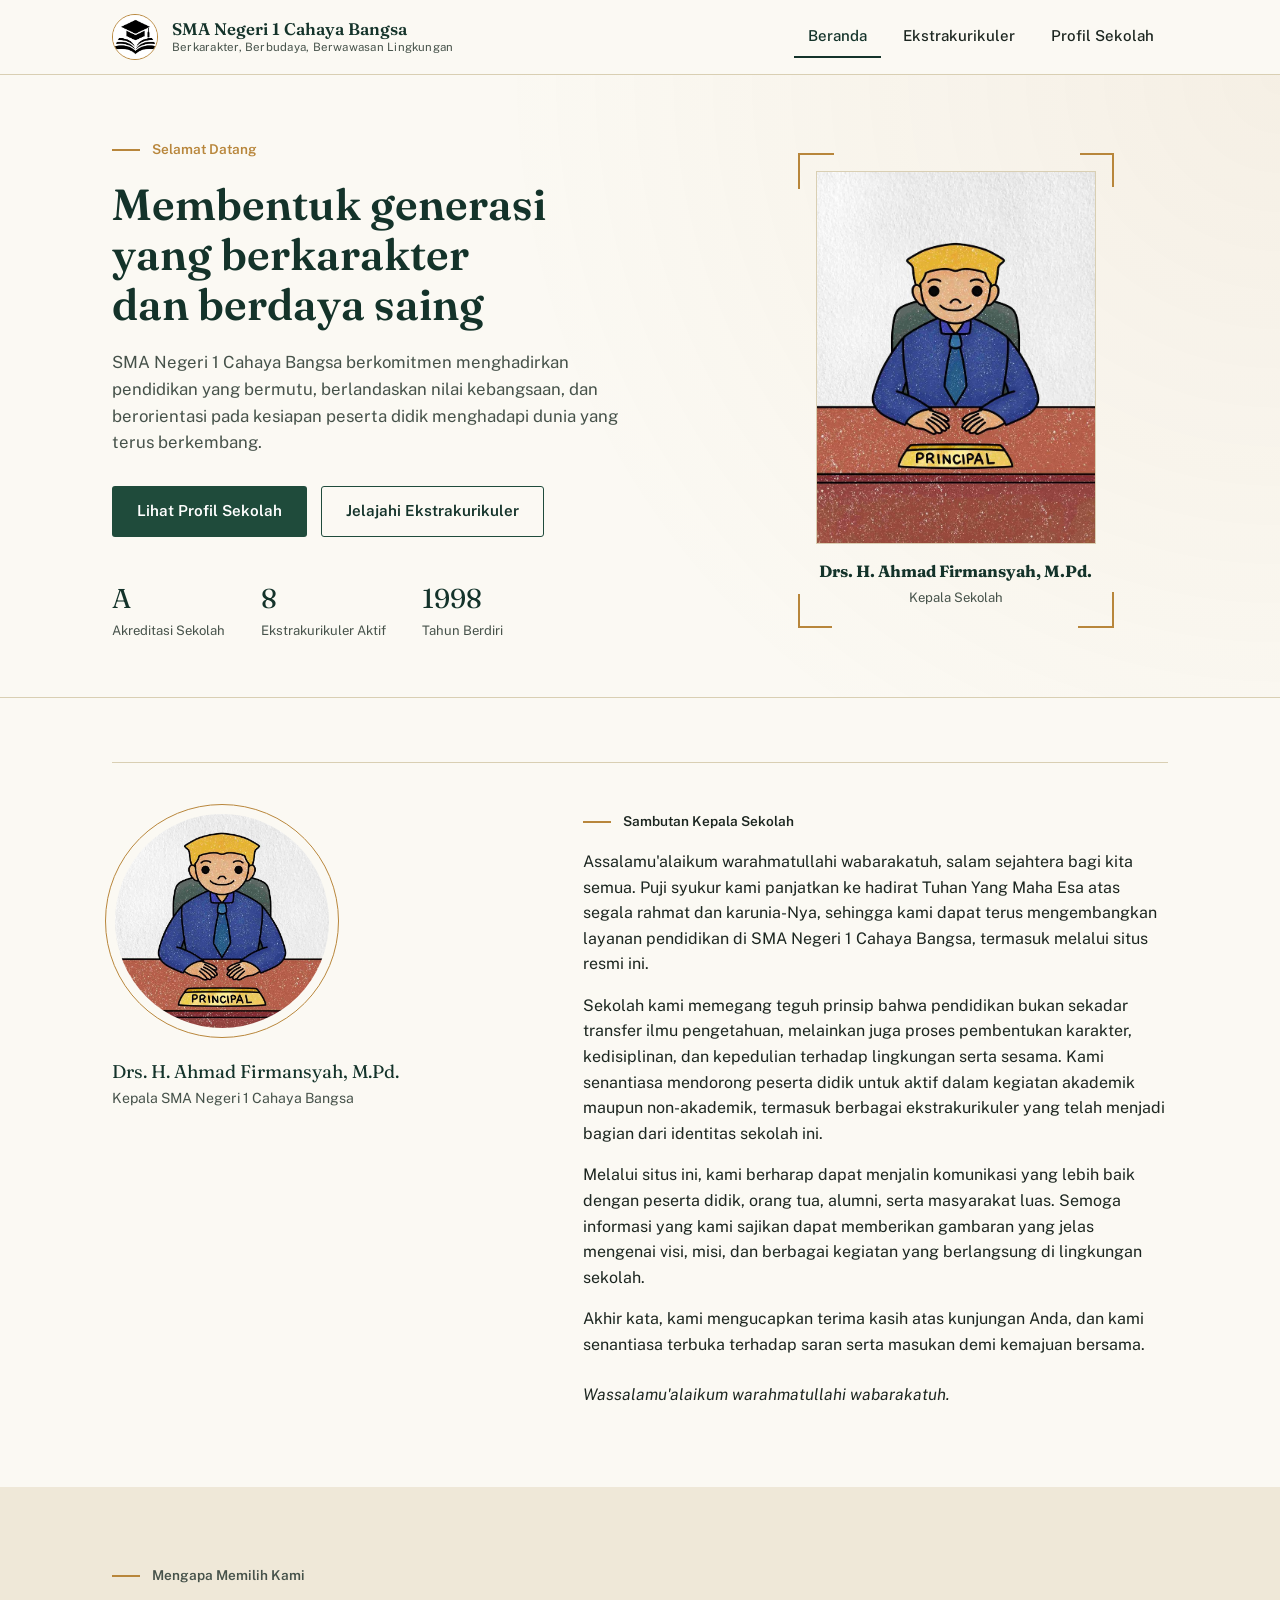
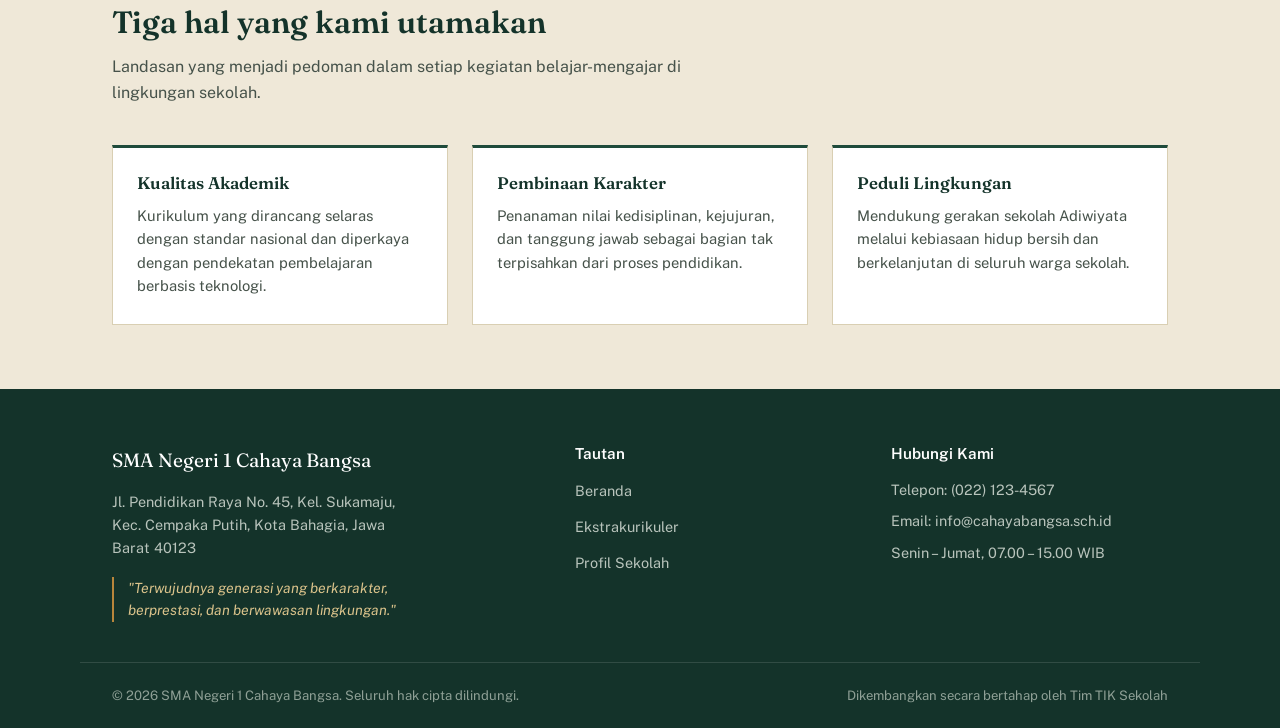
==== index.html @ 8646589b "Add files via upload" ====
<!DOCTYPE html>
<html lang="id">
<head>
<meta charset="UTF-8">
<meta name="viewport" content="width=device-width, initial-scale=1.0">
<title>Beranda | SMA Negeri 1 Cahaya Bangsa</title>
<meta name="description" content="Situs resmi SMA Negeri 1 Cahaya Bangsa — sambutan kepala sekolah, profil sekolah, dan kegiatan ekstrakurikuler.">
<link rel="stylesheet" href="assets/css/style.css">
</head>
<body>
<a href="#konten-utama" class="skip-link">Lewati ke konten utama</a>

<header class="site-header">
  <div class="wrap navbar">
    <a href="index.html" class="brand">
      <img src="assets/img/logosch.jpeg" alt="Logo SMA Negeri 1 Cahaya Bangsa" class="brand__logo">
      <span class="brand__text">
        <span class="brand__name">SMA Negeri 1 Cahaya Bangsa</span>
        <span class="brand__tagline">Berkarakter, Berbudaya, Berwawasan Lingkungan</span>
      </span>
    </a>
    <button class="nav-toggle" aria-label="Buka menu navigasi" aria-expanded="false">
      <span></span><span></span><span></span>
    </button>
    <nav class="nav-menu" aria-label="Navigasi utama">
      <a href="index.html">Beranda</a>
      <a href="ekskul.html">Ekstrakurikuler</a>
      <a href="profilsekolah.html">Profil Sekolah</a>
    </nav>
  </div>
</header>

<main id="konten-utama">

  <section class="hero">
    <div class="wrap hero__grid">
      <div>
        <p class="eyebrow-line">Selamat Datang</p>
        <h1 class="hero__title">Membentuk generasi yang berkarakter dan berdaya saing</h1>
        <p class="hero__lede">
          SMA Negeri 1 Cahaya Bangsa berkomitmen menghadirkan pendidikan yang bermutu,
          berlandaskan nilai kebangsaan, dan berorientasi pada kesiapan peserta didik
          menghadapi dunia yang terus berkembang.
        </p>
        <div class="hero__actions">
          <a href="profilsekolah.html" class="btn btn--primary">Lihat Profil Sekolah</a>
          <a href="ekskul.html" class="btn btn--outline">Jelajahi Ekstrakurikuler</a>
        </div>
        <div class="hero__stats">
          <div>
            <div class="hero__stat-value">A</div>
            <div class="hero__stat-label">Akreditasi Sekolah</div>
          </div>
          <div>
            <div class="hero__stat-value">8</div>
            <div class="hero__stat-label">Ekstrakurikuler Aktif</div>
          </div>
          <div>
            <div class="hero__stat-value">1998</div>
            <div class="hero__stat-label">Tahun Berdiri</div>
          </div>
        </div>
      </div>
      <div class="portrait-frame">
        <span class="corner-tl" aria-hidden="true"></span>
        <span class="corner-br" aria-hidden="true"></span>
        <div class="portrait-frame__inner">
          <img src="assets/img/kepsek.jpeg" alt="Foto Kepala Sekolah">
        </div>
        <div class="portrait-frame__caption">
          <strong>Drs. H. Ahmad Firmansyah, M.Pd.</strong>
          <span>Kepala Sekolah</span>
        </div>
      </div>
    </div>
  </section>

  <section class="section">
    <div class="wrap">
      <div class="sambutan">
        <div class="sambutan__figure">
          <div class="sambutan__avatar">
            <img src="assets/img/kepsek.jpeg" alt="Foto Kepala Sekolah">
          </div>
          <div class="sambutan__name">Drs. H. Ahmad Firmansyah, M.Pd.</div>
          <div class="sambutan__role">Kepala SMA Negeri 1 Cahaya Bangsa</div>
        </div>
        <div class="sambutan__body">
          <p class="eyebrow-line">Sambutan Kepala Sekolah</p>
          <p>
            Assalamu'alaikum warahmatullahi wabarakatuh, salam sejahtera bagi kita semua.
            Puji syukur kami panjatkan ke hadirat Tuhan Yang Maha Esa atas segala rahmat
            dan karunia-Nya, sehingga kami dapat terus mengembangkan layanan pendidikan
            di SMA Negeri 1 Cahaya Bangsa, termasuk melalui situs resmi ini.
          </p>
          <p>
            Sekolah kami memegang teguh prinsip bahwa pendidikan bukan sekadar transfer
            ilmu pengetahuan, melainkan juga proses pembentukan karakter, kedisiplinan,
            dan kepedulian terhadap lingkungan serta sesama. Kami senantiasa mendorong
            peserta didik untuk aktif dalam kegiatan akademik maupun non-akademik,
            termasuk berbagai ekstrakurikuler yang telah menjadi bagian dari identitas
            sekolah ini.
          </p>
          <p>
            Melalui situs ini, kami berharap dapat menjalin komunikasi yang lebih baik
            dengan peserta didik, orang tua, alumni, serta masyarakat luas. Semoga
            informasi yang kami sajikan dapat memberikan gambaran yang jelas mengenai
            visi, misi, dan berbagai kegiatan yang berlangsung di lingkungan sekolah.
          </p>
          <p>
            Akhir kata, kami mengucapkan terima kasih atas kunjungan Anda, dan kami
            senantiasa terbuka terhadap saran serta masukan demi kemajuan bersama.
          </p>
          <p class="sambutan__signoff">Wassalamu'alaikum warahmatullahi wabarakatuh.</p>
        </div>
      </div>
    </div>
  </section>

  <section class="section section--alt">
    <div class="wrap">
      <div class="section__head">
        <p class="eyebrow-line">Mengapa Memilih Kami</p>
        <h2>Tiga hal yang kami utamakan</h2>
        <p>
          Landasan yang menjadi pedoman dalam setiap kegiatan belajar-mengajar
          di lingkungan sekolah.
        </p>
      </div>
      <div class="info-grid">
        <div class="info-card">
          <h3>Kualitas Akademik</h3>
          <p>
            Kurikulum yang dirancang selaras dengan standar nasional dan
            diperkaya dengan pendekatan pembelajaran berbasis teknologi.
          </p>
        </div>
        <div class="info-card">
          <h3>Pembinaan Karakter</h3>
          <p>
            Penanaman nilai kedisiplinan, kejujuran, dan tanggung jawab
            sebagai bagian tak terpisahkan dari proses pendidikan.
          </p>
        </div>
        <div class="info-card">
          <h3>Peduli Lingkungan</h3>
          <p>
            Mendukung gerakan sekolah Adiwiyata melalui kebiasaan hidup
            bersih dan berkelanjutan di seluruh warga sekolah.
          </p>
        </div>
      </div>
    </div>
  </section>

</main>

<footer class="site-footer">
  <div class="wrap footer-grid">
    <div>
      <div class="footer-brand__name">SMA Negeri 1 Cahaya Bangsa</div>
      <p class="footer-brand__addr">
        Jl. Pendidikan Raya No. 45, Kel. Sukamaju, Kec. Cempaka Putih,
        Kota Bahagia, Jawa Barat 40123
      </p>
      <p class="footer-mission">
        "Terwujudnya generasi yang berkarakter, berprestasi, dan berwawasan lingkungan."
      </p>
    </div>
    <div class="footer-col">
      <h4>Tautan</h4>
      <ul>
        <li><a href="index.html">Beranda</a></li>
        <li><a href="ekskul.html">Ekstrakurikuler</a></li>
        <li><a href="profilsekolah.html">Profil Sekolah</a></li>
      </ul>
    </div>
    <div class="footer-col">
      <h4>Hubungi Kami</h4>
      <address>
        <span>Telepon: (022) 123-4567</span>
        <span>Email: info@cahayabangsa.sch.id</span>
        <span>Senin – Jumat, 07.00 – 15.00 WIB</span>
      </address>
    </div>
  </div>
  <div class="wrap footer-bottom">
    <span>&copy; 2026 SMA Negeri 1 Cahaya Bangsa. Seluruh hak cipta dilindungi.</span>
    <span>Dikembangkan secara bertahap oleh Tim TIK Sekolah</span>
  </div>
</footer>

<script src="assets/js/main.js"></script>
</body>
</html>
---- assets/css/style.css ----
/* =========================================================
   SMA NEGERI 1 CAHAYA BANGSA — Stylesheet
   Tahap 1 pengembangan
   ========================================================= */

@import url('https://fonts.googleapis.com/css2?family=Fraunces:ital,opsz,wght@0,9..144,400;0,9..144,500;0,9..144,600;0,9..144,700;1,9..144,500&family=Public+Sans:wght@400;500;600;700&display=swap');

:root {
  --color-bg: #FBF9F3;
  --color-bg-alt: #EFE8D8;
  --color-ink: #1C2620;
  --color-ink-soft: #46524A;
  --color-primary: #1F4B3B;
  --color-primary-dark: #14332A;
  --color-accent: #B8863B;
  --color-accent-soft: #DCC48C;
  --color-line: #D9CFB3;
  --color-white: #FFFFFF;

  --font-display: 'Fraunces', Georgia, serif;
  --font-body: 'Public Sans', -apple-system, BlinkMacSystemFont, sans-serif;

  --max-width: 1120px;
  --radius-sm: 3px;
}

/* -------------------- Reset -------------------- */
* { margin: 0; padding: 0; box-sizing: border-box; }

html {
  scroll-behavior: smooth;
}

body {
  font-family: var(--font-body);
  background: var(--color-bg);
  color: var(--color-ink);
  line-height: 1.6;
  font-size: 16px;
}

img { max-width: 100%; display: block; }
a { color: inherit; text-decoration: none; }
ul { list-style: none; }

.wrap {
  max-width: var(--max-width);
  margin-inline: auto;
  padding-inline: 32px;
}

h1, h2, h3, h4 {
  font-family: var(--font-display);
  color: var(--color-primary-dark);
  font-weight: 600;
  line-height: 1.15;
}

@media (prefers-reduced-motion: reduce) {
  html { scroll-behavior: auto; }
  * { transition-duration: 0.001ms !important; animation-duration: 0.001ms !important; }
}

/* -------------------- Skip link -------------------- */
.skip-link {
  position: absolute;
  left: -999px;
  top: 0;
  background: var(--color-primary-dark);
  color: var(--color-white);
  padding: 10px 18px;
  z-index: 200;
}
.skip-link:focus {
  left: 12px;
  top: 12px;
}

/* -------------------- Header / Navbar -------------------- */
.site-header {
  position: sticky;
  top: 0;
  z-index: 100;
  background: var(--color-bg);
  border-bottom: 1px solid var(--color-line);
}

.navbar {
  display: flex;
  align-items: center;
  justify-content: space-between;
  padding-block: 14px;
  gap: 24px;
}

.brand {
  display: flex;
  align-items: center;
  gap: 14px;
}

.brand__logo {
  width: 46px;
  height: 46px;
  object-fit: cover;
  border-radius: 50%;
  border: 1.5px solid var(--color-accent);
  background: var(--color-white);
}

.brand__text {
  display: flex;
  flex-direction: column;
  line-height: 1.25;
}

.brand__name {
  font-family: var(--font-display);
  font-weight: 600;
  font-size: 1.05rem;
  color: var(--color-primary-dark);
}

.brand__tagline {
  font-size: 0.72rem;
  color: var(--color-ink-soft);
  letter-spacing: 0.02em;
}

.nav-toggle {
  display: none;
  background: none;
  border: 1px solid var(--color-line);
  border-radius: var(--radius-sm);
  width: 42px;
  height: 38px;
  cursor: pointer;
  flex-direction: column;
  align-items: center;
  justify-content: center;
  gap: 4px;
}
.nav-toggle span {
  display: block;
  width: 20px;
  height: 2px;
  background: var(--color-primary-dark);
}

.nav-menu {
  display: flex;
  align-items: center;
  gap: 8px;
}

.nav-menu a {
  display: inline-block;
  padding: 8px 14px;
  font-size: 0.94rem;
  font-weight: 500;
  color: var(--color-ink);
  border-bottom: 2px solid transparent;
  transition: color 0.2s ease, border-color 0.2s ease;
}

.nav-menu a:hover,
.nav-menu a:focus-visible {
  color: var(--color-primary);
  border-bottom-color: var(--color-accent);
}

.nav-menu a[aria-current="page"] {
  color: var(--color-primary-dark);
  border-bottom-color: var(--color-primary-dark);
}

/* -------------------- Buttons -------------------- */
.btn {
  display: inline-flex;
  align-items: center;
  gap: 10px;
  padding: 12px 24px;
  font-family: var(--font-body);
  font-weight: 600;
  font-size: 0.95rem;
  border-radius: var(--radius-sm);
  border: 1px solid transparent;
  cursor: pointer;
}

.btn--primary {
  background: var(--color-primary);
  color: var(--color-white);
}
.btn--primary:hover { background: var(--color-primary-dark); }

.btn--outline {
  background: transparent;
  border-color: var(--color-primary);
  color: var(--color-primary-dark);
}
.btn--outline:hover { background: var(--color-primary); color: var(--color-white); }

/* -------------------- Hero (index) -------------------- */
.hero {
  padding-block: 64px 56px;
  border-bottom: 1px solid var(--color-line);
  background:
    radial-gradient(circle at 100% 0%, rgba(184,134,59,0.08), transparent 55%),
    var(--color-bg);
}

.hero__grid {
  display: grid;
  grid-template-columns: 1.15fr 0.85fr;
  gap: 56px;
  align-items: center;
}

.eyebrow-line {
  display: flex;
  align-items: center;
  gap: 12px;
  margin-bottom: 18px;
  color: var(--color-accent);
  font-weight: 600;
  font-size: 0.85rem;
}
.eyebrow-line::before {
  content: "";
  width: 28px;
  height: 1.5px;
  background: var(--color-accent);
}

.hero__title {
  font-size: clamp(2rem, 3.4vw, 2.85rem);
  max-width: 15ch;
}

.hero__lede {
  margin-top: 20px;
  max-width: 52ch;
  color: var(--color-ink-soft);
  font-size: 1.05rem;
}

.hero__actions {
  margin-top: 30px;
  display: flex;
  gap: 14px;
  flex-wrap: wrap;
}

.hero__stats {
  margin-top: 40px;
  display: flex;
  gap: 36px;
  flex-wrap: wrap;
}
.hero__stat-value {
  font-family: var(--font-display);
  font-size: 1.7rem;
  color: var(--color-primary-dark);
}
.hero__stat-label {
  font-size: 0.82rem;
  color: var(--color-ink-soft);
}

/* Certificate-style portrait frame — echoes the ornamental
   corner brackets found on Indonesian school SK / akreditasi
   documents referenced throughout the profile page. */
.portrait-frame {
  position: relative;
  padding: 18px;
  justify-self: center;
}

.portrait-frame::before,
.portrait-frame::after,
.portrait-frame .corner-tl,
.portrait-frame .corner-br {
  content: "";
  position: absolute;
  width: 34px;
  height: 34px;
  border: 2px solid var(--color-accent);
}
.portrait-frame::before { top: 0; left: 0; border-right: none; border-bottom: none; }
.portrait-frame::after { bottom: 0; right: 0; border-left: none; border-top: none; }
.portrait-frame .corner-tl { top: 0; right: 0; border-left: none; border-bottom: none; }
.portrait-frame .corner-br { bottom: 0; left: 0; border-right: none; border-top: none; }

.portrait-frame__inner {
  width: 280px;
  aspect-ratio: 3 / 4;
  overflow: hidden;
  background: var(--color-bg-alt);
  border: 1px solid var(--color-line);
}
.portrait-frame__inner img {
  width: 100%;
  height: 100%;
  object-fit: cover;
}

.portrait-frame__caption {
  text-align: center;
  margin-top: 14px;
}
.portrait-frame__caption strong {
  display: block;
  font-family: var(--font-display);
  color: var(--color-primary-dark);
  font-size: 1.02rem;
}
.portrait-frame__caption span {
  font-size: 0.82rem;
  color: var(--color-ink-soft);
}

/* -------------------- Section shell -------------------- */
.section {
  padding-block: 64px;
}
.section--alt {
  background: var(--color-bg-alt);
}
.section__head {
  max-width: 62ch;
  margin-bottom: 40px;
}
.section__head h2 {
  font-size: clamp(1.6rem, 2.4vw, 2.1rem);
}
.section__head p {
  margin-top: 14px;
  color: var(--color-ink-soft);
}

/* -------------------- Sambutan Kepala Sekolah -------------------- */
.sambutan {
  display: grid;
  grid-template-columns: 0.42fr 0.58fr;
  gap: 48px;
  align-items: start;
  border-top: 1px solid var(--color-line);
  padding-top: 48px;
}

.sambutan__figure {
  position: sticky;
  top: 100px;
}

.sambutan__avatar {
  width: 100%;
  max-width: 220px;
  aspect-ratio: 1;
  border-radius: 50%;
  overflow: hidden;
  border: 3px solid var(--color-bg);
  outline: 1px solid var(--color-accent);
  outline-offset: 6px;
}
.sambutan__avatar img {
  width: 100%; height: 100%; object-fit: cover;
}

.sambutan__name {
  margin-top: 26px;
  font-family: var(--font-display);
  font-size: 1.15rem;
  color: var(--color-primary-dark);
}
.sambutan__role {
  font-size: 0.88rem;
  color: var(--color-ink-soft);
}

.sambutan__body p {
  margin-bottom: 16px;
  color: var(--color-ink);
}
.sambutan__body p:first-of-type::first-letter {
  font-family: var(--font-display);
  font-size: 3.2rem;
  float: left;
  line-height: 0.8;
  padding: 6px 8px 0 0;
  color: var(--color-primary);
}
.sambutan__signoff {
  margin-top: 24px;
  font-style: italic;
  color: var(--color-ink-soft);
}

/* -------------------- Highlight / info cards -------------------- */
.info-grid {
  display: grid;
  grid-template-columns: repeat(3, 1fr);
  gap: 24px;
}

.info-card {
  background: var(--color-white);
  border: 1px solid var(--color-line);
  border-top: 3px solid var(--color-primary);
  padding: 26px 24px;
}
.info-card h3 {
  font-size: 1.05rem;
  margin-bottom: 10px;
}
.info-card p {
  font-size: 0.92rem;
  color: var(--color-ink-soft);
}

/* -------------------- Ekskul cards -------------------- */
.ekskul-grid {
  display: grid;
  grid-template-columns: repeat(3, 1fr);
  gap: 28px;
}

.ekskul-card {
  background: var(--color-white);
  border: 1px solid var(--color-line);
  overflow: hidden;
  display: flex;
  flex-direction: column;
}

.ekskul-card__media {
  aspect-ratio: 4 / 3;
  background: var(--color-bg-alt);
  border-bottom: 1px solid var(--color-line);
  overflow: hidden;
}
.ekskul-card__media img {
  width: 100%; height: 100%; object-fit: cover;
}

.ekskul-card__body {
  padding: 22px 22px 24px;
  flex: 1;
  display: flex;
  flex-direction: column;
}

.ekskul-card__tag {
  font-size: 0.72rem;
  color: var(--color-accent);
  font-weight: 600;
  margin-bottom: 8px;
}

.ekskul-card__title {
  font-size: 1.12rem;
  margin-bottom: 8px;
}

.ekskul-card__desc {
  font-size: 0.92rem;
  color: var(--color-ink-soft);
  flex: 1;
}

.ekskul-card__meta {
  margin-top: 16px;
  padding-top: 14px;
  border-top: 1px dashed var(--color-line);
  font-size: 0.82rem;
  color: var(--color-ink-soft);
  display: flex;
  justify-content: space-between;
}

/* -------------------- Profil Sekolah: document layout -------------------- */
.doc-header {
  border: 1px solid var(--color-line);
  background: var(--color-white);
  padding: 32px 36px;
  margin-bottom: 40px;
  position: relative;
}
.doc-header::before,
.doc-header::after {
  content: "";
  position: absolute;
  width: 22px;
  height: 22px;
  border: 2px solid var(--color-accent);
  top: 10px;
}
.doc-header::before { left: 10px; border-right: none; border-bottom: none; }
.doc-header::after { right: 10px; border-left: none; border-bottom: none; }

.doc-header__eyebrow {
  font-size: 0.8rem;
  color: var(--color-accent);
  font-weight: 600;
  margin-bottom: 8px;
}
.doc-header__title {
  font-size: clamp(1.5rem, 2.6vw, 2rem);
}
.doc-header__sub {
  margin-top: 10px;
  color: var(--color-ink-soft);
  max-width: 60ch;
}

.doc-section {
  margin-bottom: 44px;
}
.doc-section__label {
  display: flex;
  align-items: baseline;
  gap: 14px;
  margin-bottom: 20px;
  padding-bottom: 10px;
  border-bottom: 1px solid var(--color-primary);
}
.doc-section__letter {
  font-family: var(--font-display);
  font-size: 1.4rem;
  color: var(--color-primary);
}
.doc-section__label h2 {
  font-size: 1.25rem;
}

.data-list {
  display: grid;
  grid-template-columns: minmax(180px, 260px) 1fr;
  row-gap: 12px;
  column-gap: 18px;
}
.data-list dt {
  color: var(--color-ink-soft);
  font-size: 0.92rem;
  position: relative;
}
.data-list dt::after {
  content: "";
  display: inline-block;
  width: 100%;
  border-bottom: 1px dotted var(--color-line);
  margin-left: 6px;
  vertical-align: middle;
}
.data-list dd {
  font-weight: 500;
  font-size: 0.96rem;
}

.mission-box {
  background: var(--color-primary-dark);
  color: var(--color-bg);
  padding: 34px 36px;
  border-left: 4px solid var(--color-accent);
}
.mission-box h3 {
  color: var(--color-accent-soft);
  font-size: 1.05rem;
  margin-bottom: 12px;
}
.mission-box p {
  font-family: var(--font-display);
  font-style: italic;
  font-size: 1.15rem;
  line-height: 1.5;
  margin-bottom: 24px;
}
.mission-box ol {
  list-style: decimal;
  padding-left: 20px;
  display: grid;
  gap: 8px;
  font-size: 0.94rem;
  color: #E7E2D3;
}

.pillar-list {
  display: grid;
  gap: 14px;
}
.pillar-item {
  display: grid;
  grid-template-columns: 40px 1fr;
  gap: 16px;
  padding: 16px 0;
  border-bottom: 1px solid var(--color-line);
}
.pillar-item:last-child { border-bottom: none; }
.pillar-item__num {
  font-family: var(--font-display);
  color: var(--color-accent);
  font-size: 1.2rem;
}

.plain-list {
  display: grid;
  gap: 10px;
}
.plain-list li {
  padding-left: 20px;
  position: relative;
  color: var(--color-ink);
  font-size: 0.95rem;
}
.plain-list li::before {
  content: "";
  position: absolute;
  left: 0;
  top: 9px;
  width: 6px;
  height: 6px;
  background: var(--color-accent);
}

.history-table {
  width: 100%;
  border-collapse: collapse;
  font-size: 0.94rem;
}
.history-table th,
.history-table td {
  text-align: left;
  padding: 12px 14px;
  border-bottom: 1px solid var(--color-line);
}
.history-table th {
  font-family: var(--font-body);
  font-weight: 600;
  color: var(--color-primary-dark);
  border-bottom: 2px solid var(--color-primary);
}

/* -------------------- Footer -------------------- */
.site-footer {
  background: var(--color-primary-dark);
  color: #DCE4DE;
  padding-block: 56px 0;
  opacity: 0;
  transform: translateY(24px);
  transition: opacity 0.7s ease, transform 0.7s ease;
}
.site-footer.is-visible {
  opacity: 1;
  transform: translateY(0);
}

.footer-grid {
  display: grid;
  grid-template-columns: 1.3fr 0.85fr 0.85fr;
  gap: 40px;
  padding-bottom: 40px;
  border-bottom: 1px solid rgba(255,255,255,0.12);
}

.footer-brand__name {
  font-family: var(--font-display);
  color: var(--color-white);
  font-size: 1.2rem;
}
.footer-brand__addr {
  margin-top: 14px;
  font-size: 0.9rem;
  color: #B9C4BC;
  max-width: 34ch;
}

.footer-mission {
  margin-top: 18px;
  font-size: 0.88rem;
  font-style: italic;
  color: var(--color-accent-soft);
  border-left: 2px solid var(--color-accent);
  padding-left: 14px;
  max-width: 38ch;
}

.footer-col h4 {
  color: var(--color-white);
  font-size: 0.95rem;
  font-family: var(--font-body);
  font-weight: 600;
  margin-bottom: 16px;
}
.footer-col ul {
  display: grid;
  gap: 10px;
}
.footer-col a {
  font-size: 0.9rem;
  color: #B9C4BC;
  transition: color 0.2s ease;
}
.footer-col a:hover { color: var(--color-accent-soft); }

.footer-col address {
  font-style: normal;
  font-size: 0.9rem;
  color: #B9C4BC;
  display: grid;
  gap: 8px;
}

.footer-bottom {
  padding-block: 22px;
  display: flex;
  justify-content: space-between;
  flex-wrap: wrap;
  gap: 10px;
  font-size: 0.82rem;
  color: #8FA096;
}

/* -------------------- Responsive -------------------- */
@media (max-width: 900px) {
  .hero__grid { grid-template-columns: 1fr; }
  .portrait-frame { justify-self: start; }
  .sambutan { grid-template-columns: 1fr; }
  .sambutan__figure { position: static; display: flex; align-items: center; gap: 18px; }
  .sambutan__avatar { width: 100px; max-width: 100px; }
  .info-grid { grid-template-columns: 1fr 1fr; }
  .ekskul-grid { grid-template-columns: 1fr 1fr; }
  .footer-grid { grid-template-columns: 1fr; }
  .data-list { grid-template-columns: 1fr; }
  .data-list dt::after { display: none; }
}

@media (max-width: 640px) {
  .nav-toggle { display: flex; }
  .nav-menu {
    position: absolute;
    top: 100%;
    left: 0;
    right: 0;
    background: var(--color-bg);
    flex-direction: column;
    align-items: stretch;
    padding: 10px 24px 18px;
    border-bottom: 1px solid var(--color-line);
    display: none;
  }
  .nav-menu.is-open { display: flex; }
  .nav-menu a { padding: 12px 6px; border-bottom: 1px solid var(--color-line); }
  .info-grid { grid-template-columns: 1fr; }
  .ekskul-grid { grid-template-columns: 1fr; }
  .pillar-item { grid-template-columns: 28px 1fr; }
}
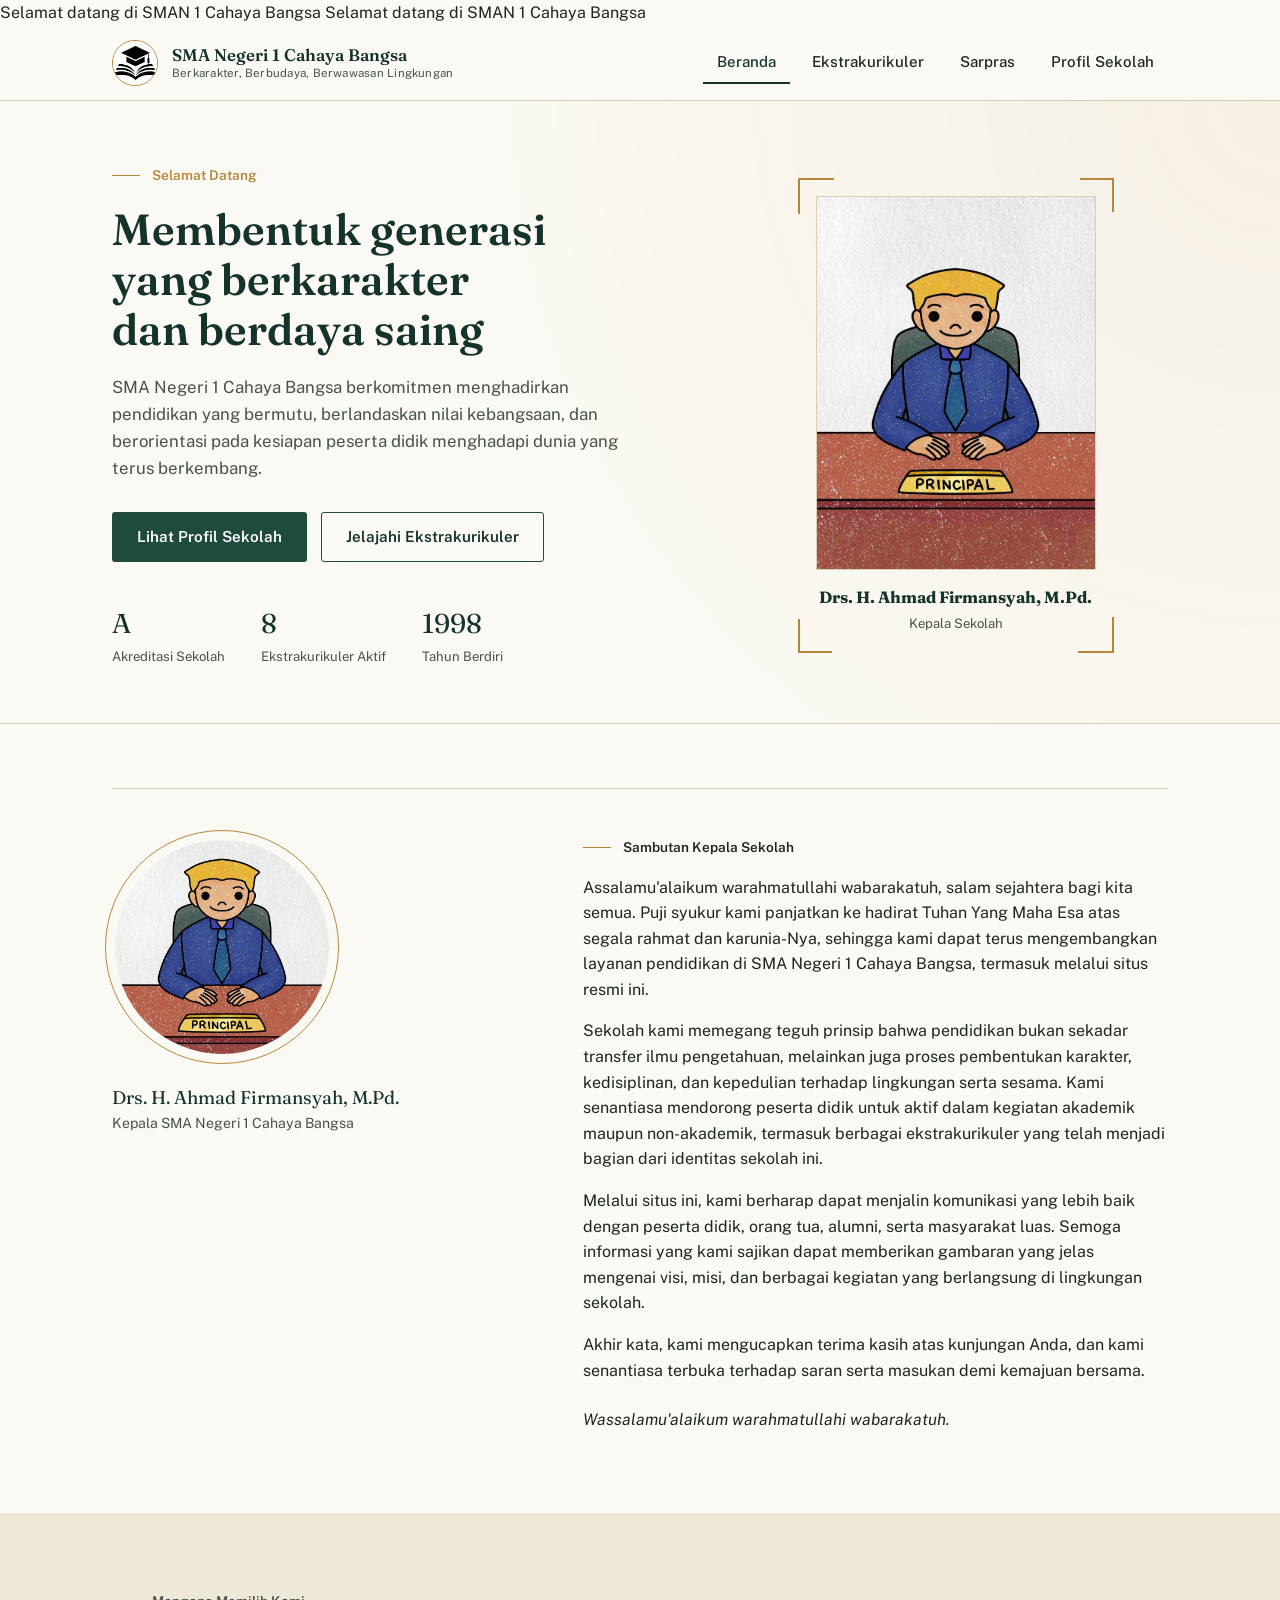
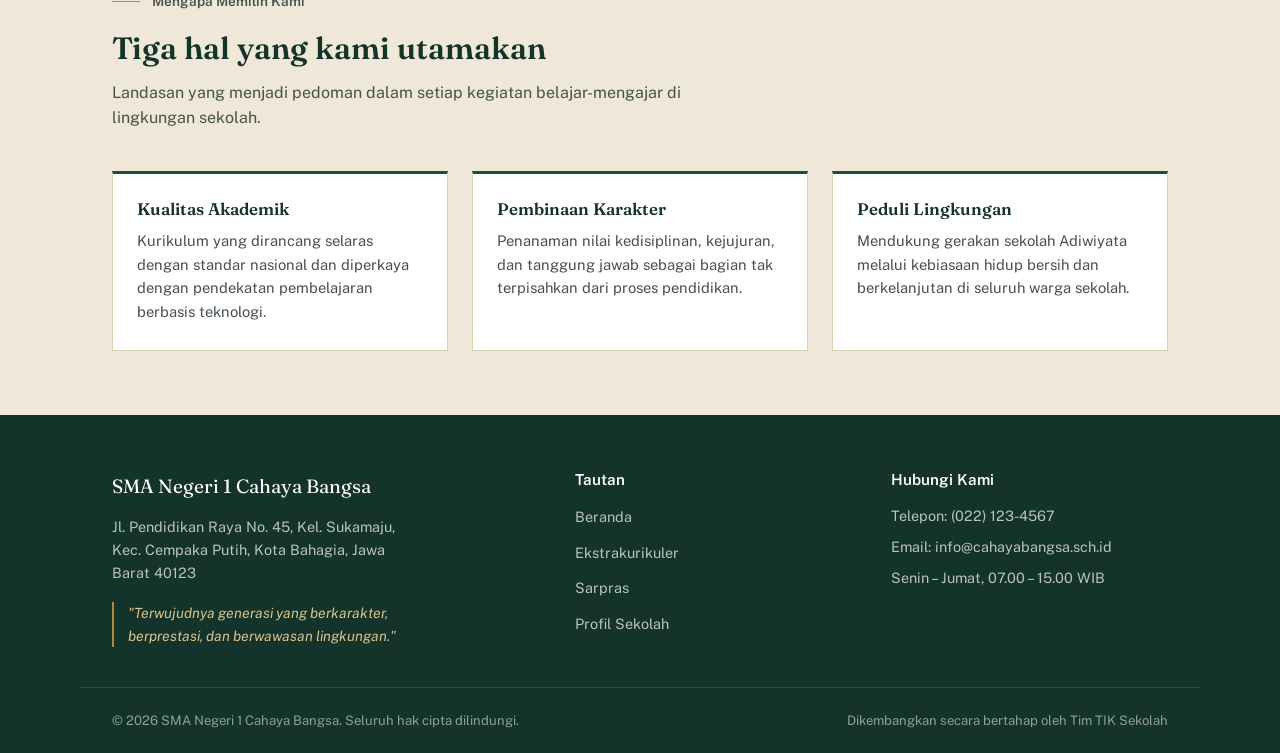
==== commit d98b08e8: "running text updated, new page sarpras.html" ====
--- a/index.html
+++ b/index.html
@@ -9,6 +9,13 @@
 </head>
 <body>
 <a href="#konten-utama" class="skip-link">Lewati ke konten utama</a>
+
+<div class="marquee" role="region" aria-label="Teks berjalan">
+  <div class="marquee__track">
+    <span>Selamat datang di SMAN 1 Cahaya Bangsa</span>
+    <span aria-hidden="true">Selamat datang di SMAN 1 Cahaya Bangsa</span>
+  </div>
+</div>
 
 <header class="site-header">
   <div class="wrap navbar">
@@ -25,6 +32,7 @@
     <nav class="nav-menu" aria-label="Navigasi utama">
       <a href="index.html">Beranda</a>
       <a href="ekskul.html">Ekstrakurikuler</a>
+      <a href="sarpras.html">Sarpras</a>
       <a href="profilsekolah.html">Profil Sekolah</a>
     </nav>
   </div>
@@ -172,6 +180,7 @@
       <ul>
         <li><a href="index.html">Beranda</a></li>
         <li><a href="ekskul.html">Ekstrakurikuler</a></li>
+        <li><a href="sarpras.html">Sarpras</a></li>
         <li><a href="profilsekolah.html">Profil Sekolah</a></li>
       </ul>
     </div>
